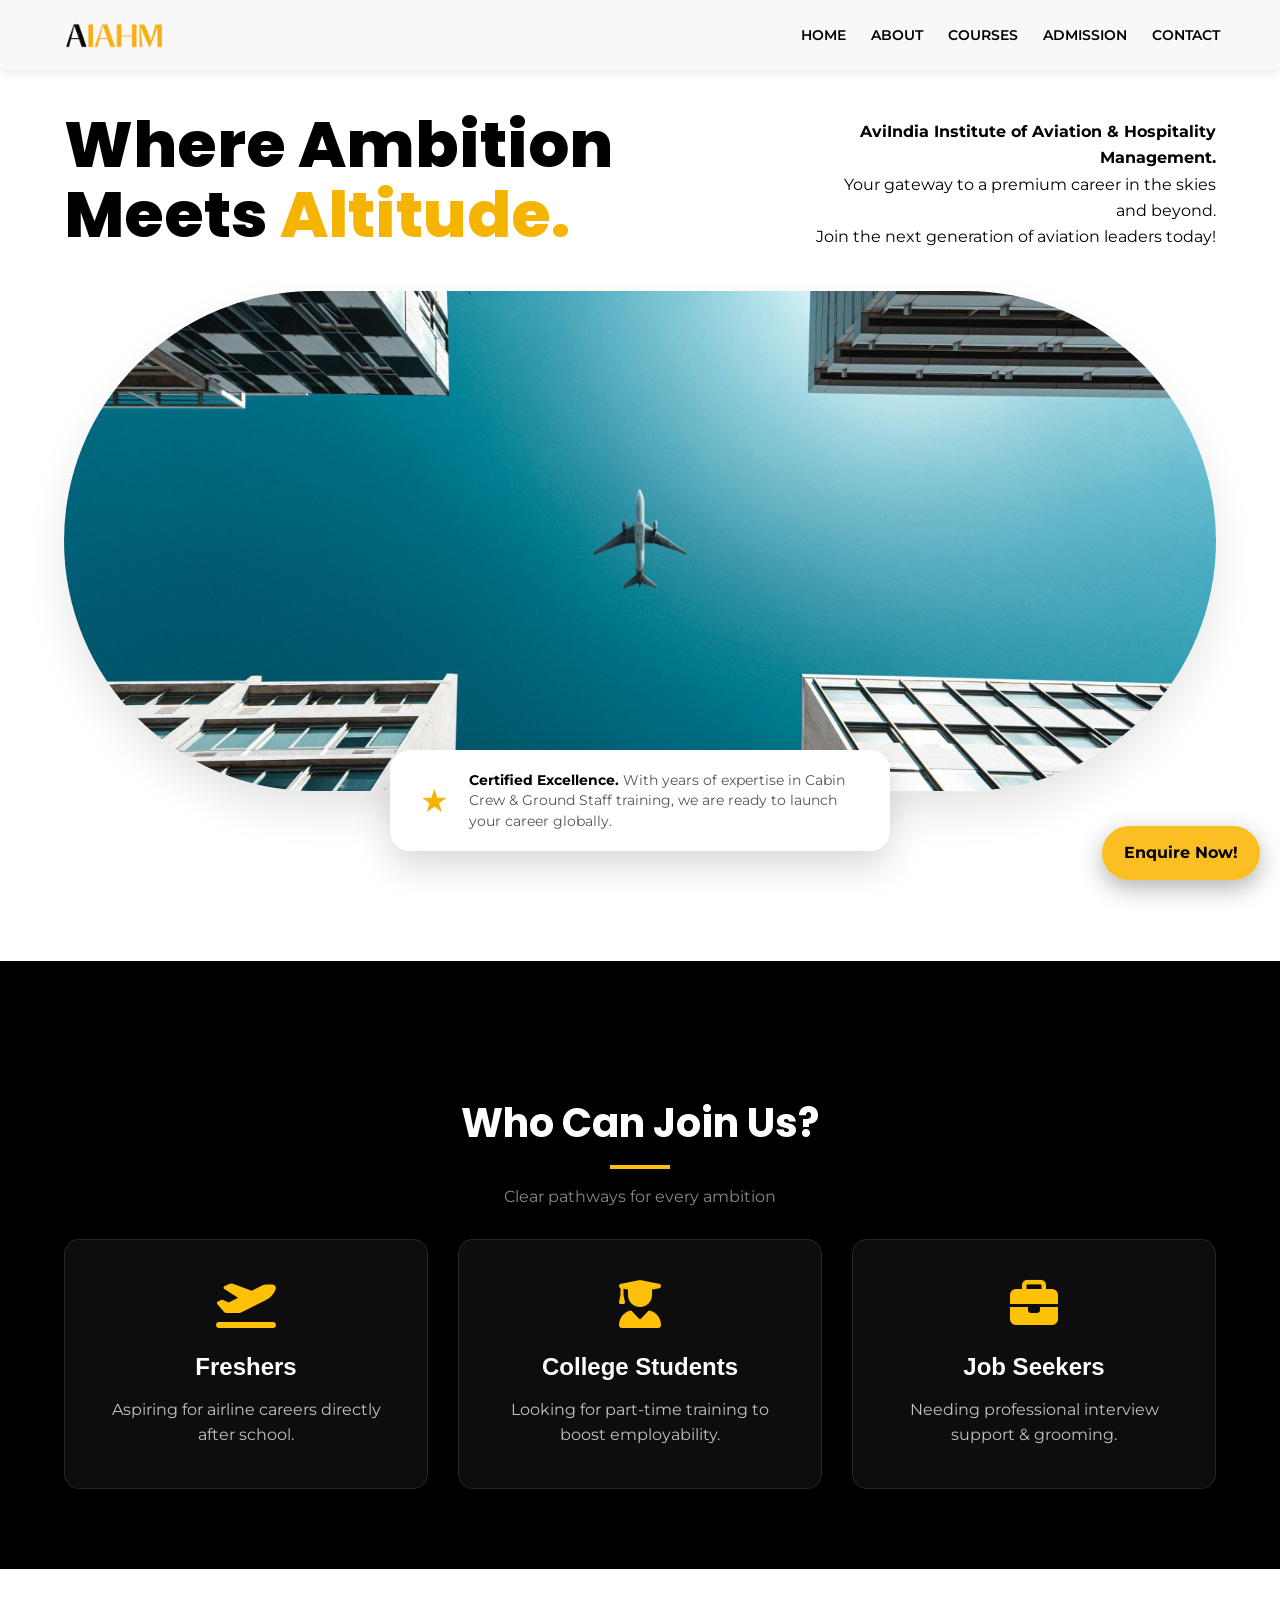
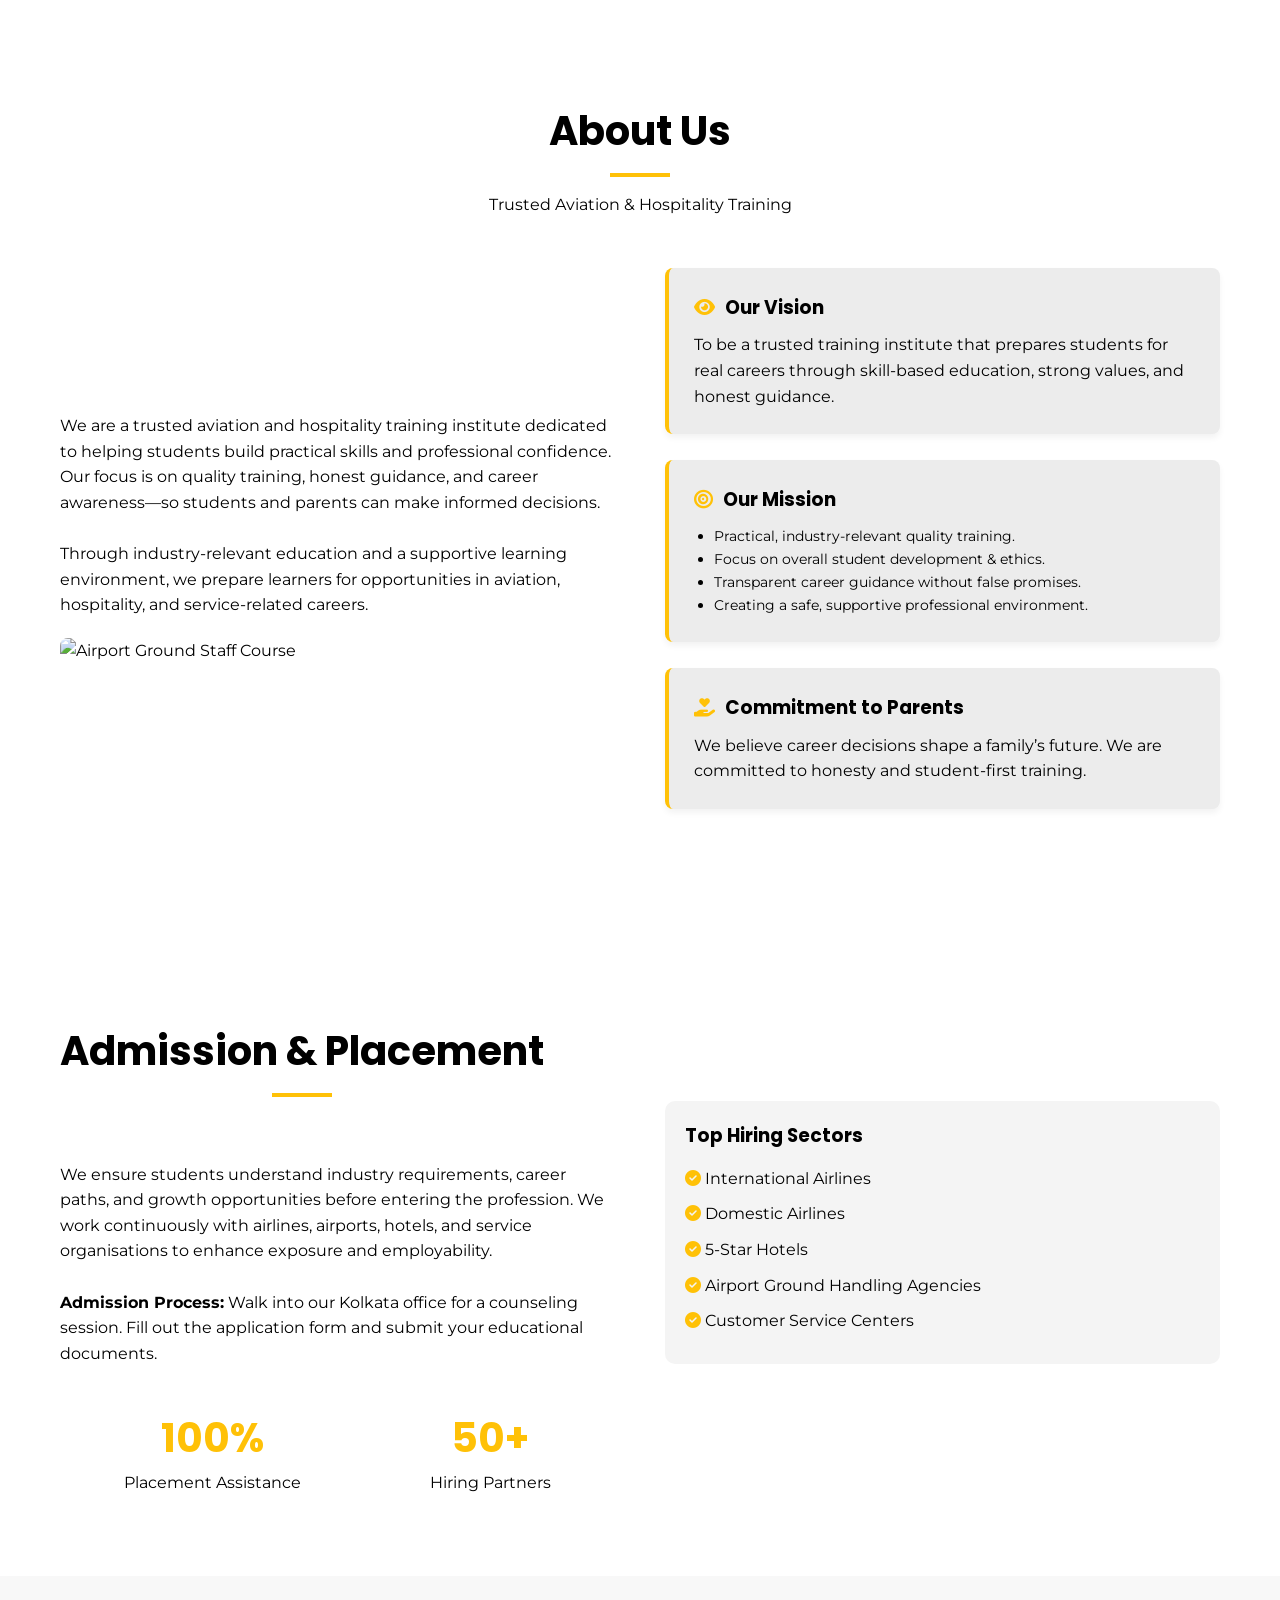
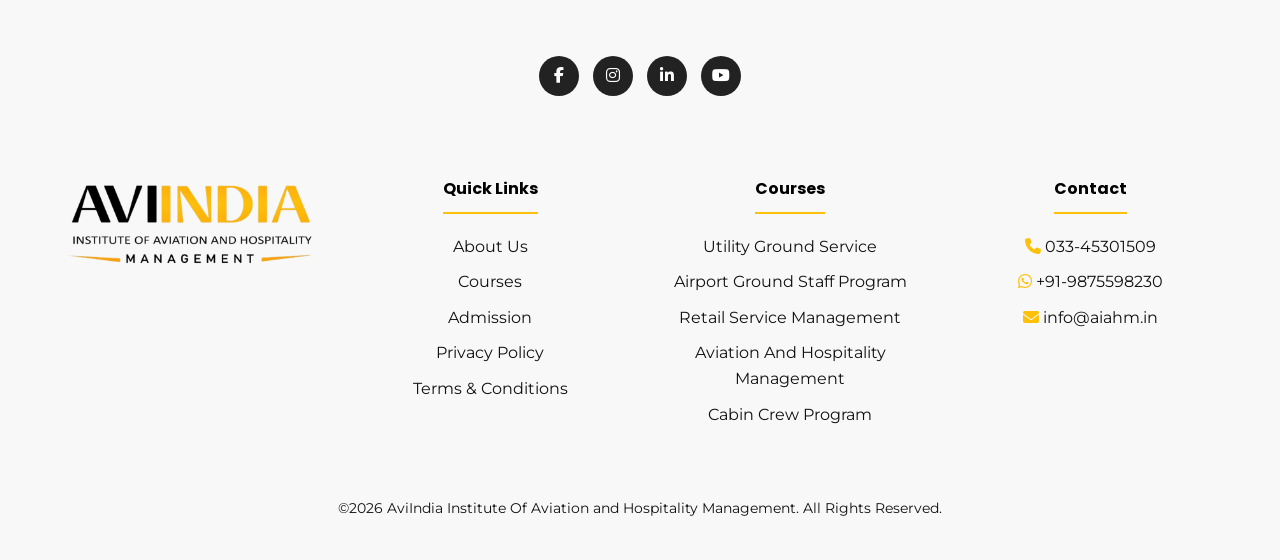
==== index.html @ 9d17bad3 "Add files via upload" ====
<!DOCTYPE html>
<html lang="en">

<head>
    <meta charset="UTF-8">
    <meta name="viewport" content="width=device-width, initial-scale=1.0">
    <meta name="description"
        content="Join AIAHM for expert training in Cabin Crew, Airport Ground Staff, Retail and Aviation & Hospitality Management. Start your aviation career today.">
    <title>AviIndia | Institute Of Aviation And Hospitality Management (AIAHM)</title>

    <link
        href="https://fonts.googleapis.com/css2?family=Montserrat:wght@400;600;700;800&family=Open+Sans:wght@400;600&display=swap"
        rel="stylesheet">
    <link rel="icon" href="/images/assets/ai.png">
    <link rel="stylesheet" href="https://cdnjs.cloudflare.com/ajax/libs/font-awesome/6.4.0/css/all.min.css">
    <link rel="stylesheet" href="/css/style.css">
    <link rel="stylesheet" href="/css/hero.css">

    <!-- Google Tag Manager -->
    <script>(function (w, d, s, l, i) {
            w[l] = w[l] || []; w[l].push({
                'gtm.start':
                    new Date().getTime(), event: 'gtm.js'
            }); var f = d.getElementsByTagName(s)[0],
                j = d.createElement(s), dl = l != 'dataLayer' ? '&l=' + l : ''; j.async = true; j.src =
                    'https://www.googletagmanager.com/gtm.js?id=' + i + dl; f.parentNode.insertBefore(j, f);
        })(window, document, 'script', 'dataLayer', 'GTM-N52V2F9T');</script>
    <!-- End Google Tag Manager -->

</head>

<!-- Sticky Enquiry Button -->
<div id="sticky-enquiry-btn">Enquire Now!</div>

<!-- Enquiry Popup -->
<div id="enquiry-popup">
    <div class="popup-box">
        <span id="close-popup">&times;</span>
        <h2>Enquiry Form</h2>

        <form id="enquiryForm" action="https://formsubmit.co/58f13d9567326abe31cfe6fb2961bcf2" method="POST"
            target="hidden_iframe" onsubmit="return showSuccess(event)">

            <input type="hidden" name="_template" value="table">
            <input type="hidden" name="_captcha" value="false">
            <input type="hidden" name="_next" value="https://aiahm.in/thanks">

            <label>Full Name</label>
            <input type="text" name="name" placeholder="Enter your name" required>

            <label>Email Address</label>
            <input type="email" name="email" placeholder="Enter your email" required>

            <label>Phone Number</label>
            <input type="tel" name="phone" placeholder="Enter your number" required>

            <label>Interested Course</label>
            <select name="course" required>
                <option value="">Select a course</option>
                <option value="Utility Ground Service">Utility Ground Service</option>
                <option value="Airport Ground Staff Program">Airport Ground Staff Program</option>
                <option value="Retail Service Management">Retail Service Management</option>
                <option value="Aviation And Hospitality Management">Aviation And Hospitality Management</option>
                <option value="Cabin Crew Program">Cabin Crew Program</option>
                <option value="Other General Query">Other General Query</option>
            </select>

            <label>Message</label>
            <textarea name="message" type="text" placeholder="How can we help you?"></textarea>

            <button type="submit">SEND MESSAGE</button>
    </div>
    </form>
    <iframe name="hidden_iframe" sandbox="allow-forms allow-scripts" style="display:none;"></iframe>

    <div id="successOverlay">
        <div class="success-card">
            <div class="checkmark">✓</div>
            <h2>Enquiry Sent!</h2>
            <p>Thank you for contacting AIAHM.<br>Our team will reach you shortly.</p>
            <p class="redirect">Redirecting to Home...</p>
            <button id="closeSuccess">Close Now</button>
        </div>
    </div>
</div>
</div>

<script>
    const btn = document.getElementById("sticky-enquiry-btn");
    const popup = document.getElementById("enquiry-popup");
    const close = document.getElementById("close-popup");

    btn.onclick = () => popup.style.display = "flex";
    close.onclick = () => popup.style.display = "none";

    window.onclick = (e) => {
        if (e.target === popup) popup.style.display = "none";
    };
</script>

<body>

    <!-- Google Tag Manager (noscript) -->
    <noscript><iframe src="https://www.googletagmanager.com/ns.html?id=GTM-N52V2F9T" height="0" width="0"
            style="display:none;visibility:hidden"></iframe></noscript>
    <!-- End Google Tag Manager (noscript) -->

    <header>
        <div class="container navbar">
            <a href="https://www.aiahm.in" class="logo">
                <img src="/images/assets/new logo.png" alt="AviIndia Logo" style="height: 25px;">
            </a>
            <div class="hamburger" id="hamburger">
                <i class="fas fa-bars"></i>
            </div>
            <ul class="nav-links" id="nav-links">
                <li><a href="https://www.aiahm.in">Home</a></li>
                <li><a href="https://www.aiahm.in/#about">About</a></li>
                <li><a href="https://www.aiahm.in/courses">Courses</a></li>
                <li><a href="https://www.aiahm.in/#admission">Admission</a></li>
                <li><a href="https://www.aiahm.in/contact">Contact</a></li>
            </ul>
        </div>
    </header>

    <section class="hero">

        <div class="hero-header">
            <div>
                <h1>Where Ambition Meets <span class="highlight">Altitude.</span></h1>
            </div>
            <div class="hero-subtext">
                <p><strong>AviIndia Institute of Aviation & Hospitality Management.</strong><br>
                    Your gateway to a premium career in the skies and beyond.<br>Join the next generation of aviation
                    leaders today!</p>
            </div>
        </div>

        <div class="pill-container">
            <img src="/images/assets/airplane.jpeg" alt="aviation training institute">
        </div>

        <div class="floating-card">
            <div class="card-icon">
                ★
            </div>
            <div class="card-text">
                <p><strong>Certified Excellence.</strong> With years of expertise in Cabin Crew & Ground Staff training,
                    we are ready to launch your career globally.</p>
            </div>
        </div>

    </section>
    <section class="join-us">
        <div class="section-header" style="margin-bottom: 30px;">
            <h2 style="color: white;">Who Can Join Us?</h2>
            <p style="color: #888;">Clear pathways for every ambition</p>
        </div>
        <div class="join-grid">
            <div class="join-card">
                <i class="fas fa-plane-departure"></i>
                <h3>Freshers</h3>
                <p>Aspiring for airline careers directly after school.</p>
            </div>
            <div class="join-card">
                <i class="fas fa-user-graduate"></i>
                <h3>College Students</h3>
                <p>Looking for part-time training to boost employability.</p>
            </div>
            <div class="join-card">
                <i class="fas fa-briefcase"></i>
                <h3>Job Seekers</h3>
                <p>Needing professional interview support & grooming.</p>
            </div>
        </div>
    </section>

    <section id="about" class="section-padding">
        <div class="container">
            <div class="section-header">
                <h2>About Us</h2>
                <p>Trusted Aviation & Hospitality Training</p>
            </div>
            <div class="about-grid">
                <div>
                    <p>We are a trusted aviation and hospitality training institute dedicated to helping students build
                        practical skills and professional confidence. Our focus is on quality training, honest guidance,
                        and career awareness—so students and parents can make informed decisions.</p>
                    <br>
                    <p>Through industry-relevant education and a supportive learning environment, we prepare learners
                        for opportunities in aviation, hospitality, and service-related careers.</p>
                    <div style="margin-top: 20px;">
                        <img src="https://images.unsplash.com/photo-1540962351504-03099e0a754b?ixlib=rb-4.0.3&auto=format&fit=crop&w=800&q=80"
                            alt="Airport Ground Staff Course" style="border-radius: 8px;">
                    </div>
                </div>
                <div>
                    <div class="mv-card">
                        <h3><i class="fas fa-eye"></i> Our Vision</h3>
                        <p>To be a trusted training institute that prepares students for real careers through
                            skill-based education, strong values, and honest guidance.</p>
                    </div>
                    <br>
                    <div class="mv-card">
                        <h3><i class="fas fa-bullseye"></i> Our Mission</h3>
                        <ul style="list-style: disc; padding-left: 20px; font-size: 0.9rem;">
                            <li>Practical, industry-relevant quality training.</li>
                            <li>Focus on overall student development & ethics.</li>
                            <li>Transparent career guidance without false promises.</li>
                            <li>Creating a safe, supportive professional environment.</li>
                        </ul>
                    </div>
                    <br>
                    <div class="mv-card">
                        <h3><i class="fas fa-hand-holding-heart"></i> Commitment to Parents</h3>
                        <p>We believe career decisions shape a family’s future. We are committed to honesty and
                            student-first training.</p>
                    </div>
                </div>
            </div>
        </div>
    </section>

    <section id="admission" class="section-padding">
        <div class="container">
            <div class="about-grid">
                <div>
                    <div class="section-header" style="text-align: left;">
                        <h2>Admission & Placement</h2>
                    </div>
                    <p>We ensure students understand industry requirements, career paths, and growth opportunities
                        before entering the profession. We work continuously with airlines, airports, hotels, and
                        service organisations to enhance exposure and employability.</p>
                    <br>
                    <p><strong>Admission Process:</strong> Walk into our Kolkata office for a counseling session. Fill
                        out the application form and submit your educational documents.</p>

                    <div class="stats-container">
                        <div class="stat-item">
                            <h3>100%</h3>
                            <p>Placement Assistance</p>
                        </div>
                        <div class="stat-item">
                            <h3>50+</h3>
                            <p>Hiring Partners</p>
                        </div>
                    </div>
                </div>
                <div style="background: #f4f4f4; padding: 20px; border-radius: 10px;">
                    <h3>Top Hiring Sectors</h3>
                    <ul style="margin-top: 15px;">
                        <li style="margin-bottom: 10px;"><i class="fas fa-check-circle"
                                style="color: var(--primary-gold);"></i> International Airlines</li>
                        <li style="margin-bottom: 10px;"><i class="fas fa-check-circle"
                                style="color: var(--primary-gold);"></i> Domestic Airlines</li>
                        <li style="margin-bottom: 10px;"><i class="fas fa-check-circle"
                                style="color: var(--primary-gold);"></i> 5-Star Hotels</li>
                        <li style="margin-bottom: 10px;"><i class="fas fa-check-circle"
                                style="color: var(--primary-gold);"></i> Airport Ground Handling Agencies</li>
                        <li style="margin-bottom: 10px;"><i class="fas fa-check-circle"
                                style="color: var(--primary-gold);"></i> Customer Service Centers</li>
                    </ul>
                </div>
            </div>
        </div>
    </section>

    <footer>
        <div class="container">
            <div class="footer-socials">
                <a href="https://www.facebook.com/aiahmofficial" target="_blank"><i class="fab fa-facebook-f"></i></a>
                <a href="https://www.instagram.com/aiahm_official/" target="_blank"><i class="fab fa-instagram"></i></a>
                <a href="https://www.linkedin.com/company/aiahm" target="_blank"><i class="fab fa-linkedin-in"></i></a>
                <a href="https://www.youtube.com/@aiahm_official" target="_blank"><i class="fab fa-youtube"></i></a>
            </div>
        </div>

        <footer>
            <div class="container ">
                <div class="footer-grid">
                    <div class="footer-col">
                        <img src="/images/assets/footer transparent logo.png" alt="AVIINDIA">
                    </div>

                    <div class="footer-col">
                        <h4>Quick Links</h4>
                        <ul>
                            <li><a href="http://www.aiahm.in/about">About Us</a></li>
                            <li><a href="http://www.aiahm.in/courses">Courses</a></li>
                            <li><a href="http://www.aiahm.in/admission">Admission</a></li>
                            <li><a href="http://www.aiahm.in/privacy-policy">Privacy Policy</a></li>
                            <li><a href="http://www.aiahm.in/terms">Terms & Conditions</a></li>
                        </ul>
                    </div>
                    <div class="footer-col">
                        <h4>Courses</h4>
                        <ul>
                            <li><a href="/courses">Utility Ground Service</a></li>
                            <li><a href="/courses">Airport Ground Staff Program</a></li>
                            <li><a href="/courses">Retail Service Management</a></li>
                            <li><a href="/courses">Aviation And Hospitality Management</a></li>
                            <li><a href="/courses">Cabin Crew Program</a></li>
                        </ul>
                    </div>
                    <div class="footer-col">
                        <h4>Contact</h4>
                        <ul>
                            <li>
                                <i class="fas fa-phone" style="color:var(--primary-gold)"></i>
                                <a href="tel:033-45301509">
                                    033-45301509</a>
                            </li>
                            <li>
                                <i class="fab fa-whatsapp" style="color:var(--primary-gold)"></i>
                                <a href="https://wa.me/919875598230?text=Hello,%20I%20want%20to%20enquire%20about%20AIAHM%20courses!"
                                    target="_blank"> +91-9875598230</a>
                            </li>
                            <li>
                                <i class="fas fa-envelope" style="color:var(--primary-gold)"></i>
                                <a href="mailto:info@aiahm.in">
                                    info@aiahm.in</a>
                            </li>
                        </ul>
                    </div>
                </div>
                <div class="copyright">
                    <p>&copy;2026 AviIndia Institute Of Aviation and Hospitality Management. All Rights Reserved.</p>
                </div>
            </div>
        </footer>

        <script src="/js/script.js"></script>

        <script>
            document.addEventListener("DOMContentLoaded", () => {
                const path = window.location.pathname.replace("/", "");

                if (path && document.getElementById(path)) {
                    document.getElementById(path).scrollIntoView({ behavior: "smooth" });
                }
            });

        </script>

</body>

</html>
---- css/style.css ----
@import url("https://fonts.googleapis.com/css2?family=Poppins:ital,wght@0,400;0,600;0,700;0,800;0,900;1,600;1,700;1,800;1,900&display=swap");

/* --- CSS VARIABLES & RESET --- */
:root {
  /* Brand Colors based on Logo */
  --primary-black: #000000;
  --primary-gold: #ffc107; /* Adjusted to match the yellow/orange in logo */
  --primary-gold-dark: #e0a800;
  --secondary-blue: #1e3a8a; /* Deep Aviation Blue for accents */
  --text-dark: #1f2937;
  --text-light: #6b7280;
  --bg-light: #ECECEC;
  --white: #ffffff;
  --transition-smooth: all 0.4s cubic-bezier(0.165, 0.84, 0.44, 1);
}

* {
  margin: 0;
  padding: 0;
  box-sizing: border-box;
}

html {
  scroll-behavior: smooth;
}

body {
  font-family: "Open Sans", sans-serif;
  color: var(--text-dark);
  line-height: 1.6;
  overflow-x: hidden;
}

h1,
h2,
h3,
h4,
h5,
h6 {
  font-family: "Poppins", sans-serif;
  font-weight: 700;
  color: var(--primary-black);
}

a {
  text-decoration: none;
  color: inherit;
}

ul {
  list-style: none;
}

img {
  max-width: 100%;
  height: auto;
}

/* Sticky Button */
#sticky-enquiry-btn {
  position: fixed;
  bottom: 20px;
  right: 20px;
  background: #fbbf24;
  color: #000;
  padding: 14px 22px;
  border-radius: 30px;
  font-weight: 700;
  cursor: pointer;
  z-index: 9999;
  box-shadow: 0 8px 25px rgba(0, 0, 0, 0.3);
  transition: 0.3s ease;
}

#sticky-enquiry-btn:hover {
  transform: scale(1.05);
}

/* Popup Overlay */
#enquiry-popup {
  position: fixed;
  top: 0;
  left: 0;
  width: 100%;
  height: 100%;
  background: rgba(0, 0, 0, 0.6);
  display: none;
  justify-content: center;
  align-items: center;
  z-index: 99999;
  pointer-events: auto;
}

/* Popup Box */
.popup-box {
  background: #fff;
  width: 90%;
  max-width: 400px;
  padding: 25px;
  border-radius: 15px;
  position: relative;
  animation: zoomIn 0.3s ease;
  pointer-events: auto;
}

.popup-box h2 {
  text-align: center;
  margin-bottom: 15px;
}

.popup-box input,
.popup-box select,
.popup-box textarea {
  width: 100%;
  padding: 10px;
  margin-bottom: 12px;
  border: 1px solid #ddd;
  border-radius: 6px;
}

.popup-box button {
  width: 100%;
  padding: 12px;
  background: #fbbf24;
  border: none;
  font-weight: bold;
  cursor: pointer;
  border-radius: 6px;
}

#close-popup {
  position: absolute;
  top: 10px;
  right: 15px;
  font-size: 22px;
  cursor: pointer;
}

@keyframes popIn {
  from {
    transform: scale(0.85);
    opacity: 0;
  }
  to {
    transform: scale(1);
    opacity: 1;
  }
}

.highlight-text {
  /* The Gradient Colors: Top (Yellow) -> Bottom (Orange) */
  background: linear-gradient(to bottom, #fec611, #f8970a);

  /* Clips the background to the shape of the text */
  -webkit-background-clip: text;
  background-clip: text;

  /* Makes the text transparent so the background shows through */
  -webkit-text-fill-color: transparent;
  color: transparent;

  /* Optional: Font styling to match the image */
  font-family: "Poppins", sans-serif;
  font-weight: 800;
}

.img-wrap {
  width: 100%;
  max-width: 500px; /* change if needed */
  aspect-ratio: 16 / 9;
  overflow: hidden;
  border-radius: 10px;
}

.img-wrap img {
  width: 100%;
  height: 100%;
  object-fit: cover;
}

/* --- UTILITIES --- */
.container {
  max-width: 1200px;
  margin: 0 auto;
  padding: 0 20px;
}

.section-padding {
  padding: 80px 0;
}

.section-header {
  text-align: center;
  margin: 50px auto;
}

.section-header h2 {
  font-size: 2.5rem;
  margin-bottom: 15px;
  position: relative;
  display: inline-block;
}

.section-header h2::after {
  content: "";
  display: block;
  width: 60px;
  height: 4px;
  background: var(--primary-gold);
  margin: 10px auto 0;
}

/* Base Button Styling */
.btn {
  display: inline-block;
  padding: 12px 30px;
  border-radius: 5px;
  font-weight: 600;
  text-transform: uppercase;
  letter-spacing: 1px;
  cursor: pointer;
  transition: all 0.4s ease; /* Smoothed out transition */
  border: none;
  position: relative; /* Essential for animations */
  overflow: hidden; /* Keeps the animation inside the button */
  z-index: 1; /* Ensures text sits on top of animation */
}

/* --- PRIMARY BUTTON (Solid Gold) --- 
   Animation: A white "sheen" slides across on hover */
.btn-primary {
  background-color: var(--primary-gold);
  color: var(--primary-black);
}

/* The Shine Element */
.btn-primary::before {
  content: "";
  position: absolute;
  top: 0;
  left: -100%; /* Start off-screen left */
  width: 100%;
  height: 100%;
  background: linear-gradient(
    120deg,
    transparent,
    rgba(255, 255, 255, 0.4),
    transparent
  );
  transition: all 0.6s;
  z-index: -1;
}

.btn-primary:hover {
  color: var(--white);
  background-color: var(
    --primary-gold-dark
  ); /* Keeps your original darken effect */
  transform: translateY(-3px); /* Slightly increased lift */
  box-shadow: 0 5px 15px rgba(255, 255, 255, 0.15); /* Adds a subtle shadow drop */
}

/* Trigger the shine movement */
.btn-primary:hover::before {
  left: 100%; /* Move off-screen right */
}

/* --- OUTLINE BUTTON --- 
   Animation: Background fills nicely from left to right */
.btn-outline {
  border: 2px solid var(--primary-gold);
  color: var(--primary-gold);
  background: transparent;
}

/* The Fill Element */
.btn-outline::before {
  content: "";
  position: absolute;
  top: 0;
  left: 0;
  width: 0%; /* Start with 0 width */
  height: 100%;
  background: var(--primary-gold);
  z-index: -1; /* Put behind text */
  transition: all 0.4s ease;
}

.btn-outline:hover {
  color: var(--primary-black); /* Text changes to black */
  /* Note: We don't set background-color here, the ::before element handles it */
}

/* Trigger the fill expansion */
.btn-outline:hover::before {
  width: 100%;
}

/* --- HEADER & NAV --- */
header {
  background: #f8f8f8;
  box-shadow: 0 2px 10px rgba(0, 0, 0, 0.1);
  position: fixed;
  width: 100%;
  top: 0;
  z-index: 1000;
}

.navbar {
  display: flex;
  justify-content: space-between;
  align-items: center;
  height: 70px;
}

.logo {
  font-size: 1.5rem;
  font-weight: 800;
  display: flex;
  align-items: center;
}

/* Simulating the logo text style */

.nav-links {
  display: flex;
  gap: 25px;
}

.nav-links a {
  font-weight: 600;
  font-size: 0.9rem;
  color: var(--primary-black);
  transition: var(--transition);
  text-transform: uppercase;
}

.nav-links a:hover {
  color: var(--primary-gold);
  transition: 0.3s;
}

.hamburger {
  display: none;
  cursor: pointer;
  font-size: 1.5rem;
}

/* --- HERO SECTION --- */
#home {
  height: 100vh;
  background: linear-gradient(rgba(0, 0, 0, 0.6), rgba(255, 255, 255, 0.6)),
    url("https://images.unsplash.com/photo-1436491865332-7a61a109cc05?ixlib=rb-4.0.3&auto=format&fit=crop&w=1920&q=80");
  background-size: cover;
  background-position: center;
  display: flex;
  align-items: center;
  justify-content: center;
  text-align: center;
  color: var(--white);
  padding-top: 80px;
}

.hero-content h1 {
  font-size: 6rem;
  margin: 15px;
  color: var(--white);
  line-height: 1.2;
}

.hero-content p {
  color: var(--primary-black);
  font-size: 1.3rem;
  margin: 30px;
  max-width: 700px;
  margin-left: auto;
  margin-right: auto;
}

/* --- ABOUT US --- */
#about {
  background: var(--white);
}

.about-grid {
  display: grid;
  grid-template-columns: 1fr 1fr;
  gap: 50px;
  align-items: center;
}

.mission-vision-grid {
  display: grid;
  grid-template-columns: repeat(auto-fit, minmax(250px, 1fr));
  gap: 20px;
  margin-top: 40px;
}

.mv-card {
  background: var(--bg-light);
  padding: 25px;
  border-radius: 8px;
  border-left: 4px solid var(--primary-gold);
  box-shadow: 0 4px 6px rgba(0, 0, 0, 0.05);
}

.mv-card h3 {
  margin-bottom: 10px;
  display: flex;
  align-items: center;
  gap: 10px;
}

.mv-card i {
  color: var(--primary-gold);
}

/* --- WHO CAN JOIN SECTION (REFINED) --- */
.join-us {
  padding: 80px 5%;
  background: var(--primary-black);
  color: var(--white);
}

.join-grid {
  display: grid;
  grid-template-columns: repeat(auto-fit, minmax(280px, 1fr));
  gap: 30px;
  max-width: 1200px;
  margin: 0 auto;
}

.join-card {
  background: rgba(255, 255, 255, 0.05);
  padding: 40px 30px;
  border-radius: 15px;
  text-align: center;
  transition: var(--transition-smooth);
  border: 1px solid rgba(255, 255, 255, 0.1);
  cursor: default;
}

.join-card i {
  font-size: 3rem;
  color: var(--primary-gold);
  margin-bottom: 20px;
  transition: var(--transition-smooth);
}

.join-card h3 {
  font-family: "Inter", sans-serif;
  font-size: 1.5rem;
  margin-bottom: 10px;
  color: var(--accent-gold);
}

.join-card p {
  color: #bdc3c7;
  font-size: 1rem;
}

/* Hover Effect for Join Section */
.join-card:hover {
  transform: translateY(-15px);
  background: var(--white);
  box-shadow: 0 20px 40px rgba(0, 0, 0, 0.3);
}

.join-card:hover h3,
.join-card:hover p {
  color: var(--primary-black);
}

.join-card:hover i {
  transform: scale(1.2) rotate(5deg);
}

/* --- SECTION GENERIC --- */
.section {
  padding: clamp(60px, 10vw, 100px) 5%;
  max-width: 1300px;
  margin: 0 auto;
}

.section-title {
  text-align: center;
  margin-bottom: 40px;
}

.section-title h2 {
  font-size: var(--h2-size);
  margin-bottom: 10px;
}

/* --- COURSES --- */
#courses {
  background: var(--white);
}

.course-grid {
  display: grid;
  grid-template-columns: repeat(auto-fit, minmax(300px, 1fr));
  gap: 30px;
}

.course-card {
  background: var(--bg-light);
  border-radius: 10px;
  overflow: hidden;
  box-shadow: 0 5px 15px rgba(0, 0, 0, 0.3);
  transition: var(--transition-smooth);
}

.course-card img {
  width: 100%;
  height: 180px;
  object-fit: cover;
  border-radius: 8px 8px 0 0;
}

.course-card:hover {
  transform: translateY(-10px);
  background: var(--white);
  box-shadow: 0 20px 40px rgba(0, 0, 0, 0.3);
}

.course-header {
  background: var(--primary-black);
  color: var(--primary-gold);
  padding: 15px;
  text-align: center;
}

.course-header i {
  font-size: 2rem;
  margin: 5px;
  display: block;
}

.course-body {
  padding: 20px;
}

.course-body h3 {
  margin-bottom: 10px;
  font-size: 1.2rem;
}

.course-body p {
  color: var(--text-light);
  font-size: 0.95rem;
  margin-bottom: 15px;
}

.eligibility {
  font-weight: 600;
  color: var(--text-dark);
  border-top: 1px solid #eee;
  padding-top: 10px;
  font-size: 0.9rem;
}

.free-course {
  background: linear-gradient(135deg, #1a1a1a 0%, #333 100%);
  color: white;
  grid-column: 1 / -1; /* Span full width */
  text-align: center;
  padding: 30px;
  border-radius: 10px;
  margin-top: 30px;
  border: 2px solid var(--primary-gold);
}

.free-course:hover {
  background: linear-gradient(135deg, #1a1a1a 0%, #333 100%);
  color: white;
  grid-column: 1 / -1; /* Span full width */
  text-align: center;
  padding: 30px;
  border-radius: 10px;
  margin-top: 30px;
  border: 2px solid var(--primary-gold);
  transition: var(--transition-smooth);
  transform: translateY(-5px);
}

.free-course h3 {
  color: var(--primary-gold);
}

/* Course Table */
.table-container {
  margin-top: 50px;
  overflow-x: auto;
}

table {
  width: 100%;
  border-collapse: collapse;
  background: var(--white);
  box-shadow: 0 5px 15px rgba(0, 0, 0, 0.05);
}

.table-container h3 {
  margin-bottom: 20px;
  overflow-x: auto;
}

th,
td {
  padding: 15px;
  text-align: left;
  border-bottom: 1px solid #ddd;
}

th {
  background-color: var(--primary-black);
  color: var(--white);
}

tr:hover {
  background-color: #f1f1f1;
}

/* --- ADMISSION & PLACEMENT --- */
#admission,
#placement {
  background: var(--white);
}

.stats-container {
  display: flex;
  justify-content: space-around;
  margin-top: 40px;
  text-align: center;
}

.stat-item h3 {
  font-size: 2.5rem;
  color: var(--primary-gold);
}

/* --- MEDIA GALLERY --- */
#media {
  background: var(--bg-light);
}

.gallery-grid {
  display: grid;
  grid-template-columns: repeat(auto-fit, minmax(250px, 1fr));
  gap: 15px;
}

.gallery-item {
  height: 200px;
  background-color: #ccc;
  border-radius: 5px;
  overflow: hidden;
  position: relative;
}

.gallery-item img {
  width: 100%;
  height: 100%;
  object-fit: cover;
  transition: transform 0.3s;
}

.gallery-item:hover img {
  transform: scale(1.1);
}

/* --- TEAM & CAREERS --- */
#team {
  background: var(--white);
}

.team-grid {
  display: grid;
  grid-template-columns: repeat(auto-fit, minmax(200px, 1fr));
  gap: 30px;
}

.team-member {
  text-align: center;
}

.team-avatar {
  width: 150px;
  height: 150px;
  background: #ddd;
  border-radius: 50%;
  margin: 0 auto 15px;
  overflow: hidden;
}

.team-avatar img {
  width: 100%;
  height: 100%;
  object-fit: cover;
}

/* --- CONTACT & ENQUIRY --- */
#contact {
  background: var(--primary-black);
  color: var(--white);
}

#contact h2,
#contact h3 {
  color: var(--white);
}

.contact-wrapper {
  display: grid;
  grid-template-columns: 1fr 1fr;
  gap: 50px;
}

.contact-info-card {
  background: rgba(255, 255, 255, 0.1);
  padding: 30px;
  border-radius: 10px;
}

.info-item {
  margin-bottom: 25px;
  display: flex;
  align-items: flex-start;
  gap: 15px;
}

.info-item i {
  color: var(--primary-gold);
  font-size: 1.2rem;
  margin-top: 5px;
}

.btn-gold {
  background: linear-gradient(135deg, var(--primary-gold), #ffb300);
  color: #111;
  display: inline-flex;
  align-items: center;
  gap: 10px;
  padding: 12px 24px;
  margin-right: 5px;
  border-radius: 50px;
  font-weight: 600;
  font-size: 14px;
  text-decoration: none;
  box-shadow: 0 8px 20px rgba(255, 193, 7, 0.35);
  transition: all 0.3s ease;
  position: relative;
  overflow: hidden;
}

/* Shine wave */
.btn-gold::before {
  content: "";
  position: absolute;
  top: 0;
  left: -100%;
  width: 120%;
  height: 100%;
  background: rgba(255, 255, 255, 0.35);
  transform: skewX(-25deg);
  transition: left 0.5s ease;
}

/* Hover */
.btn-gold:hover {
  transform: translateY(-3px) scale(1.03);
  box-shadow: 0 12px 28px rgba(255, 193, 7, 0.55);
}

.btn-gold:hover::before {
  left: 120%;
}

/* Click */
.btn-gold:active {
  transform: scale(0.95);
  box-shadow: 0 5px 15px rgba(255, 193, 7, 0.4);
}

/* Optional icon animation */
.btn-gold i {
  font-size: 14px;
  transition: transform 0.3s ease;
}

.btn-gold:hover i {
  transform: rotate(-10deg) scale(1.2);
}

.btn-whatsapp {
  background: linear-gradient(135deg, #25d366, #1ebe5d);
  color: #000000;
  display: inline-flex;
  align-items: center;
  gap: 10px;
  padding: 12px 24px;
  border-radius: 50px;
  font-weight: 600;
  font-size: 14px;
  text-decoration: none;
  box-shadow: 0 8px 20px rgba(37, 211, 102, 0.35);
  transition: all 0.3s ease;
  position: relative;
  overflow: hidden;
}

/* Glow wave */
.btn-whatsapp::before {
  content: "";
  position: absolute;
  top: 0;
  left: -100%;
  width: 120%;
  height: 100%;
  background: rgba(255, 255, 255, 0.25);
  transform: skewX(-25deg);
  transition: left 0.5s ease;
}

/* Hover */
.btn-whatsapp:hover {
  transform: translateY(-3px) scale(1.03);
  box-shadow: 0 12px 28px rgba(37, 211, 102, 0.55);
}

.btn-whatsapp:hover::before {
  left: 120%;
}

/* Click */
.btn-whatsapp:active {
  transform: scale(0.95);
  box-shadow: 0 5px 15px rgba(37, 211, 102, 0.4);
}

.btn-whatsapp i {
  font-size: 14px;
  transition: transform 0.3s ease;
}

.btn-whatsapp:hover i {
  transform: rotate(-10deg) scale(1.2);
}

form {
  background: var(--white);
  padding: 30px;
  border-radius: 10px;
  color: var(--text-dark);
}

.form-group {
  margin-bottom: 20px;
}

.form-group label {
  display: block;
  margin-bottom: 8px;
  font-weight: 600;
}

.form-group input,
.form-group select,
.form-group textarea {
  width: 100%;
  padding: 12px;
  border: 1px solid #ddd;
  border-radius: 5px;
  font-family: inherit;
}

footer {
  background-color: #f8f8f8;
  color: #111;
  padding: 70px 0 20px;
  text-align: center;
}
.footer-socials {
  margin: 10px;
}

.footer-socials a {
  display: inline-block;
  width: 40px;
  height: 40px;
  line-height: 40px;
  background: #222;
  color: var(--white);
  margin: 0 5px;
  border-radius: 50%;
  transition: 0.3s;
}

.footer-socials a:hover {
  background: var(--primary-gold);
  color: var(--primary-black);
}

.footer-grid {
  display: grid;
  grid-template-columns: repeat(auto-fit, minmax(200px, 1fr));
  gap: 40px;
  margin-bottom: 50px;
}

.footer-col h4 {
  color: var(--primary-black);
  margin-bottom: 20px;
  padding-bottom: 10px;
  border-bottom: 2px solid var(--primary-gold);
  display: inline-block;
}

.footer-col ul li {
  margin-bottom: 10px;
}

.footer-col ul li a:hover {
  color: var(--primary-gold);
  transition: 0.3s;
}

.social-links a {
  display: inline-flex;
  width: 35px;
  height: 35px;
  background: #222;
  align-items: center;
  justify-content: center;
  border-radius: 50%;
  margin-right: 10px;
  color: var(--white);
}

.social-links a:hover {
  background: var(--primary-gold);
  color: var(--primary-black);
}

.copyright {
  text-align: center;
  padding-top: 10px;
  font-size: 0.9rem;
}

/* --- MOBILE RESPONSIVE --- */
@media (max-width: 768px) {
  .navbar {
    padding: 0 20px;
  }

  .section-header h2 {
    font-size: 2.5rem;
    margin: 40px 0 15px;
    position: relative;
    display: inline-block;
  }

  .hamburger {
    display: block;
  }

.nav-links {
  position: absolute;
  top: 70px;
  left: 0;
  width: 100%;
  background: var(--white);
  flex-direction: column;
  padding: 20px;
  box-shadow: 0 5px 10px rgba(0, 0, 0, 0.1);

  /* animation setup */
  transform: translateY(-15px);
  opacity: 0;
  pointer-events: none;
  transition: all 0.35s ease;
}

.nav-links.active {
  transform: translateY(0) scale(1);
  opacity: 1;
  pointer-events: auto;
}

  .hero-content h1 {
    font-size: 2.2rem;
  }

  .about-grid,
  .contact-wrapper,
  .mission-vision-grid {
    grid-template-columns: 1fr;
  }

  .table-container {
    overflow-x: scroll;
  }

  .section-padding {
    padding: 0;
  }
  .hero-content h1 {
    font-size: 3.2rem;
    margin: 15px;
    color: var(--white);
    line-height: 1.2;
  }
  .hero-content p {
    font-size: 0.9rem;
    margin: 30px auto;
    max-width: 700px;
  }

  .hero-content img {
    width: 100%;
    max-width: 700px;
  }

  /* --- WHO CAN JOIN SECTION (REFINED) --- */
  .join-us {
    padding: 20px;
    background: var(--primary-black);
    color: var(--white);
  }
  .join-grid {
    display: grid;
    grid-template-columns: repeat(auto-fit, minmax(280px, 1fr));
    gap: 30px;
    max-width: 1200px;
    margin: 0 auto;
  }

  footer {
    background-color: #f8f8f8;
    color: #111;
    padding: 30px 0 10px;
    text-align: center;
  }
  .footer-socials {
    margin: 0px;
  }

  .footer-grid {
    display: grid;
    grid-template-columns: repeat(auto-fit, minmax(200px, 1fr));
    gap: 15px;
    margin-bottom: 20px;
  }

  .footer-col h4 {
    color: var(--primary-black);
    margin-bottom: 10px;
    padding-bottom: 0px;
    border-bottom: 2px solid var(--primary-gold);
    display: inline-block;
  }

   .footer-col img {
    max-height: 100px;
  }

  .footer-col ul li {
    margin-bottom: 5px;
  }
}

@media (max-width: 768px) {
  #sticky-enquiry-btn {
    bottom: 0;
    right: 0;
    width: 100%;
    border-radius: 0;
    text-align: center;
    font-size: 18px;
    padding: 16px;
  }
}

#successBox {
  display: none;
  text-align: center;
  padding: 20px;
  animation: fadeIn 0.4s ease;
}

#successBox h3 {
  color: #16a34a;
  font-size: 22px;
  margin-bottom: 5px;
}

#successOverlay {
  display: none;
  position: absolute;
  inset: 0;
  background: #fff;
  border-radius: 15px;
  align-items: center;
  justify-content: center;
  text-align: center;
  z-index: 10;
}

.success-card {
  animation: pop 0.5s ease forwards;
}

.checkmark {
  width: 70px;
  height: 70px;
  margin: auto;
  border-radius: 50%;
  background: #22c55e;
  color: #fff;
  font-size: 42px;
  line-height: 70px;
  animation: bounce 0.6s ease;
}

.redirect {
  font-size: 13px;
  color: #666;
  margin-top: 6px;
}

@keyframes pop {
  from {
    transform: scale(0.5);
    opacity: 0;
  }
  to {
    transform: scale(1);
    opacity: 1;
  }
}

@keyframes bounce {
  0% {
    transform: scale(0.2);
  }
  60% {
    transform: scale(1.2);
  }
  100% {
    transform: scale(1);
  }
}
---- css/hero.css ----
* {
            margin: 0;
            padding: 0;
            box-sizing: border-box;
        }

        body {
            font-family: 'Montserrat', sans-serif; /* Modern, geometric font */
            background-color: #ffffff;
            color: #000000;
            overflow-x: hidden;
        }

        /* --- TYPOGRAPHY & COLORS --- */
        :root {
            --primary-black: #000000;
            --brand-gold: #F4B400; /* Adjusted for readability */
            --text-grey: #555555;
            --white: #ffffff;
        }

        /* Import Google Font */
        @import url('https://fonts.googleapis.com/css2?family=Montserrat:wght@400;600;800&display=swap');

        /* --- NAVIGATION --- */
        nav {
            display: flex;
            justify-content: space-between;
            align-items: center;
            padding: 20px 5%;
            max-width: 1400px;
            margin: 0 auto;
        }

        .logo {
            font-size: 24px;
            font-weight: 800;
            letter-spacing: -1px;
            text-decoration: none;
            color: var(--primary-black);
        }
        
        .logo span {
            color: var(--brand-gold);
        }

        .nav-btn {
            background-color: var(--primary-black);
            color: var(--white);
            padding: 10px 24px;
            border-radius: 50px;
            text-decoration: none;
            font-weight: 600;
            font-size: 14px;
            transition: transform 0.3s ease;
        }

        .nav-btn:hover {
            transform: translateY(-2px);
            background-color: var(--brand-gold);
            color: var(--primary-black);
        }

        /* --- HERO SECTION LAYOUT --- */
        .hero {
            max-width: 1400px;
            margin: 70px auto;
            padding: 40px 5% 100px; /* Extra bottom padding for floating card */
            position: relative;
        }

        /* Top Text Area Grid */
        .hero-header {
            display: grid;
            grid-template-columns: 1fr 1fr;
            align-items: end;
            margin-bottom: 40px;
            gap: 10px;
        }

        /* Headline Styling */
        h1 {
            font-size: 4rem;
            line-height: 1.1;
            font-weight: 800;
            color: var(--primary-black);
        }

        h1 .highlight {
            color: var(--brand-gold);
        }

        /* Sub-text Styling */
        .hero-subtext {
            color: var(--primary-black);
            font-size: 1rem;
            line-height: 1.65;
            max-width: 400px;
            justify-self: end; /* Pushes text to the right side */
            text-align: right;
        }

        /* --- THE PILL IMAGE CONTAINER --- */
        .pill-container {
            width: 100%;
            height: 500px;
            border-radius: 250px; /* Creates the stadium/pill shape */
            overflow: hidden;
            position: relative;
            box-shadow: 0 20px 40px rgba(0,0,0,0.1);
        }

        /* The Image itself */
        .pill-container img {
            width: 100%;
            height: 100%;
            object-fit: cover;
            object-position: center 50%; /* Adjusts focus to the plane */
            transition: transform 0.5s ease-out;
        }

        .pill-container:hover img {
            transform: scale(1.03); /* Subtle zoom on hover */
        }

        /* --- FLOATING INFO CARD --- */
        .floating-card {
            position: absolute;
            bottom: 40px; /* Overlaps the bottom of the section */
            left: 50%;
            transform: translateX(-50%);
            
            background: var(--white);
            padding: 20px 30px;
            border-radius: 20px;
            box-shadow: 0 15px 35px rgba(0,0,0,0.15);
            
            display: flex;
            align-items: center;
            gap: 20px;
            max-width: 500px;
            width: 90%;
        }

        .card-icon {
            font-size: 32px;
            color: var(--brand-gold);
            flex-shrink: 0;
        }

        .card-text p {
            font-size: 0.9rem;
            color: var(--text-grey);
            line-height: 1.4;
        }
        
        .card-text strong {
            color: var(--primary-black);
            font-weight: 700;
        }

        /* --- RESPONSIVE DESIGN --- */
        @media (max-width: 900px) {

            .hero {
            margin: 70px auto 0px;
            padding: 30px 5% 100px; /* Extra bottom padding for floating card */
        }
            .hero-header {
                grid-template-columns: 1fr; /* Stack text */
                gap: 10px;
                margin-bottom: 20px;
            }

            h1 {
                font-size: 2.5rem;
            }

            .hero-subtext {
                justify-self: start;
                text-align: left;
            }

            .hero-subtext p {
            color: var(--primary-black);
            font-size: .85rem;
            line-height: 1.65;
            }

            .pill-container {
                height: 350px;
                border-radius: 40px; /* Less rounded on mobile for more space */    
            }
            
            .floating-card {
                position: relative;
                bottom: auto;
                left: auto;
                transform: none;
                margin-top: -50px; /* Pull it up slightly over image */
                margin-left: auto;
                margin-right: auto;
            }

        }
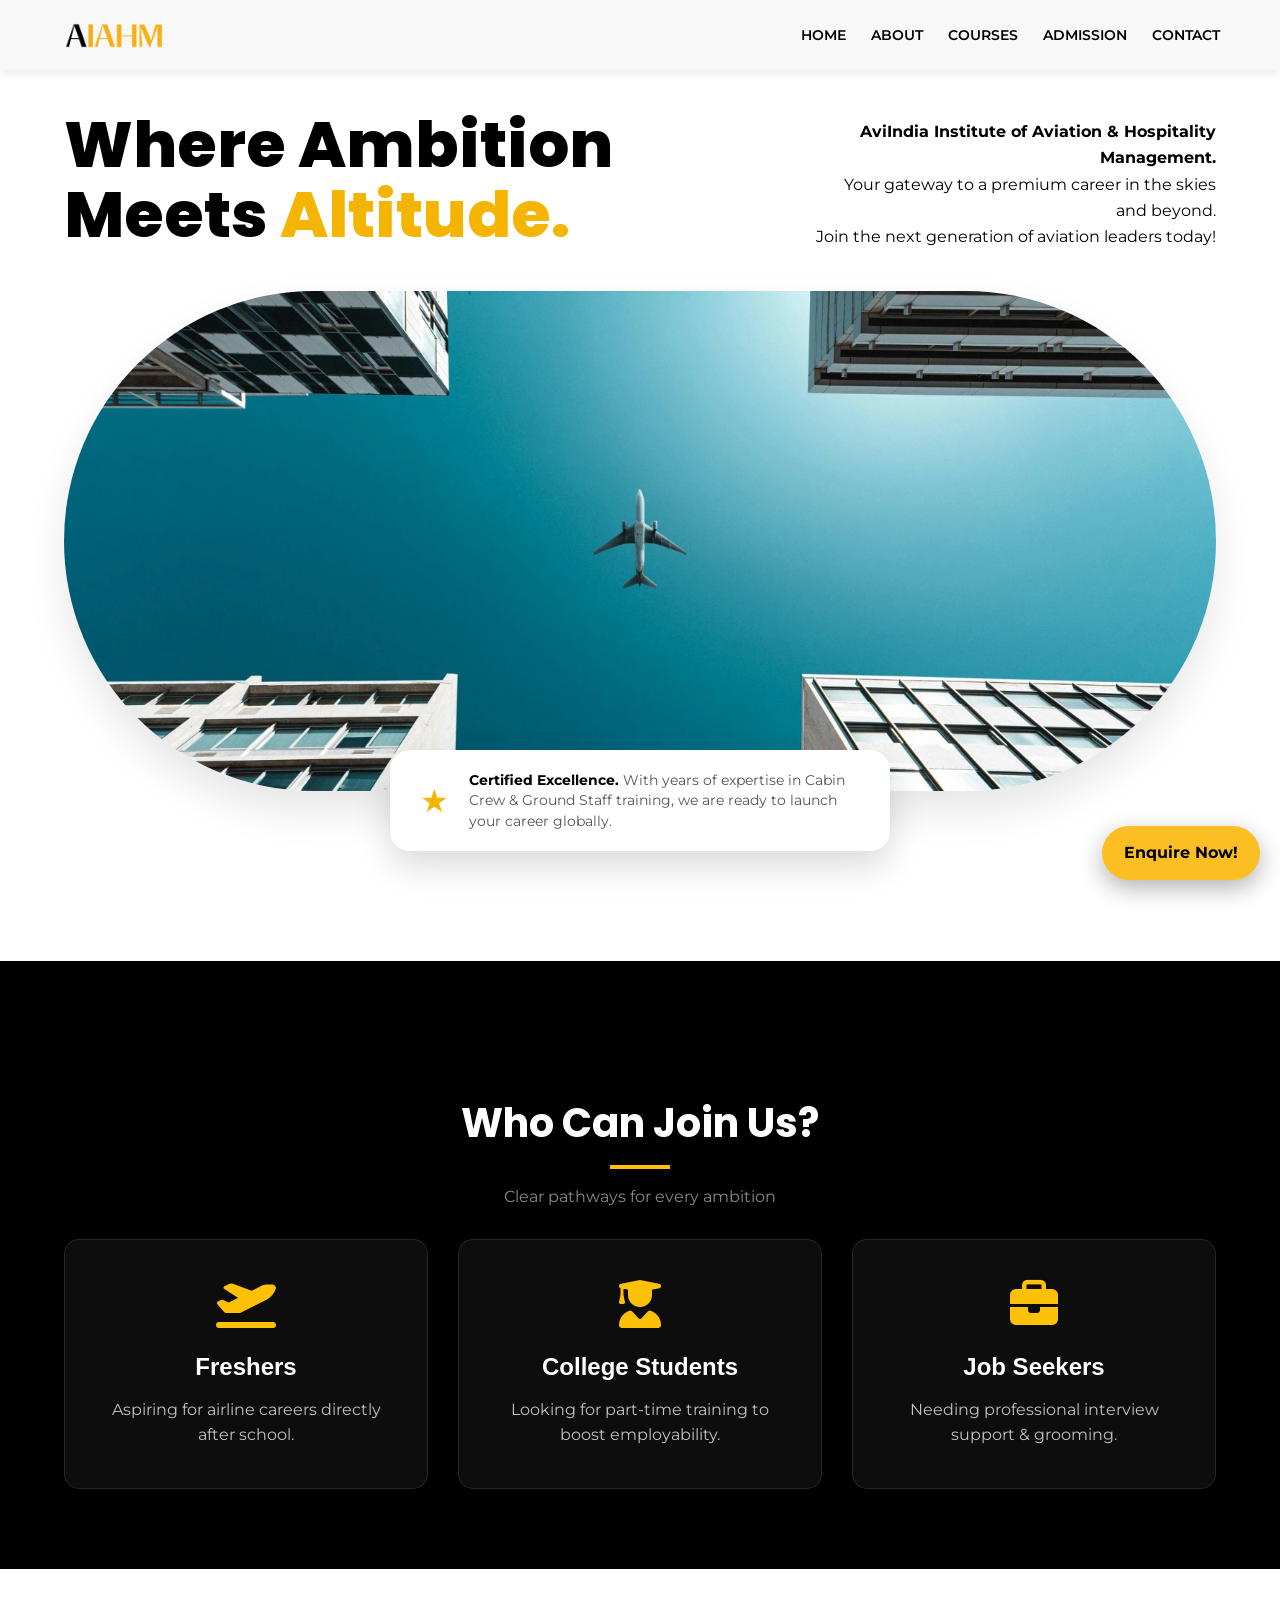
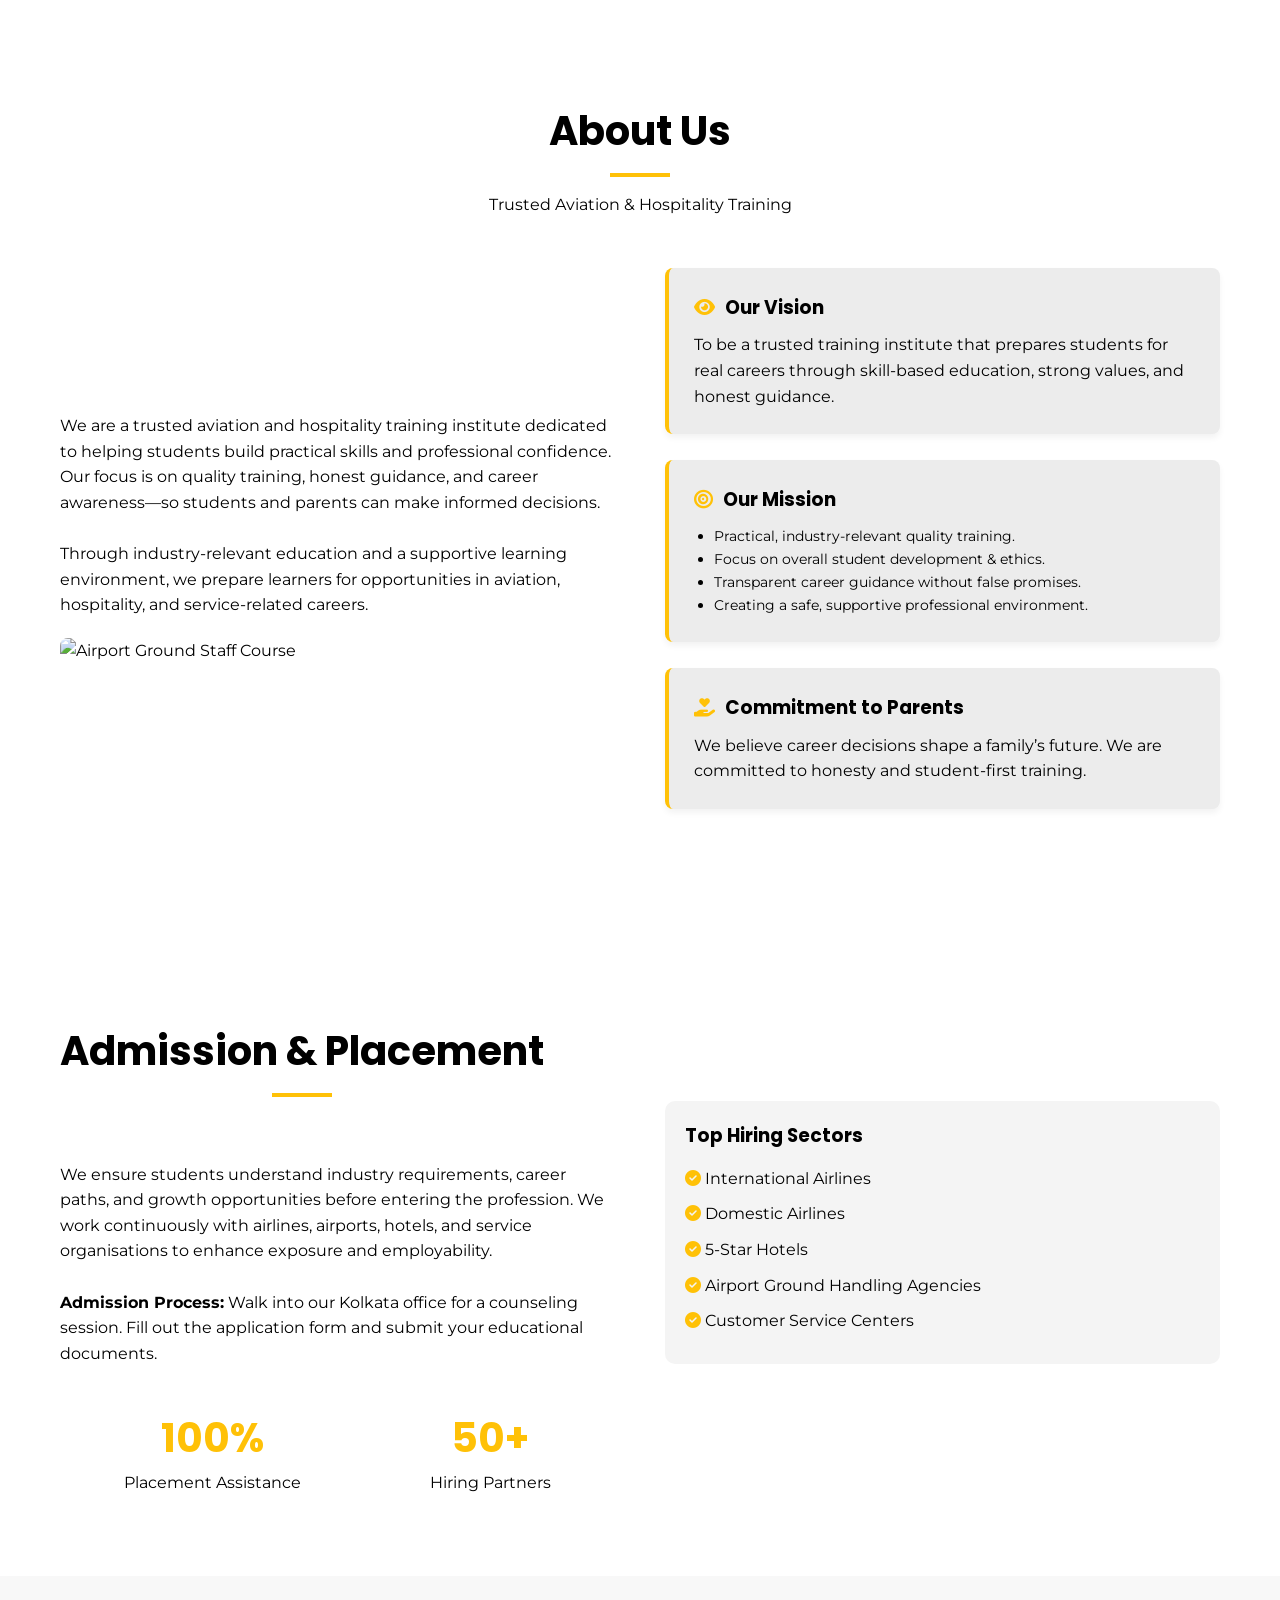
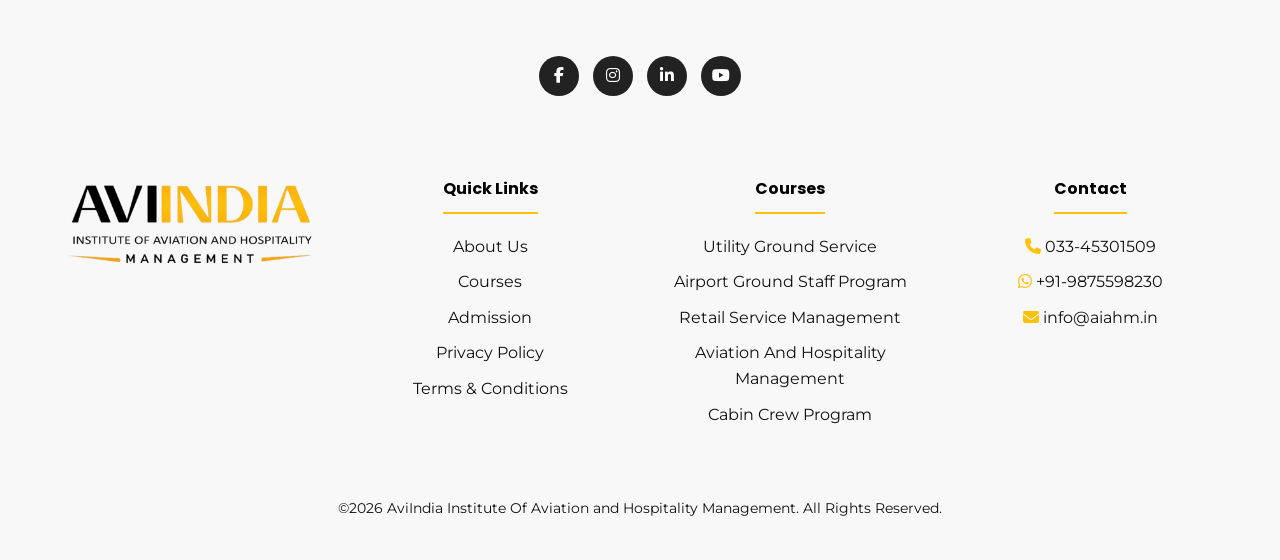
==== commit e0eef640: "Add files via upload" ====
--- a/index.html
+++ b/index.html
@@ -11,7 +11,7 @@
     <link
         href="https://fonts.googleapis.com/css2?family=Montserrat:wght@400;600;700;800&family=Open+Sans:wght@400;600&display=swap"
         rel="stylesheet">
-    <link rel="icon" href="/images/assets/ai.png">
+    <link rel="icon" href="/images/assets/AI.webp" type="image/webp">
     <link rel="stylesheet" href="https://cdnjs.cloudflare.com/ajax/libs/font-awesome/6.4.0/css/all.min.css">
     <link rel="stylesheet" href="/css/style.css">
     <link rel="stylesheet" href="/css/hero.css">
@@ -108,7 +108,7 @@
     <header>
         <div class="container navbar">
             <a href="https://www.aiahm.in" class="logo">
-                <img src="/images/assets/new logo.png" alt="AviIndia Logo" style="height: 25px;">
+                <img src="/images/assets/Logo.webp" alt="AviIndia Logo" style="height: 25px;">
             </a>
             <div class="hamburger" id="hamburger">
                 <i class="fas fa-bars"></i>
@@ -137,7 +137,7 @@
         </div>
 
         <div class="pill-container">
-            <img src="/images/assets/airplane.jpeg" alt="aviation training institute">
+            <img src="/images/assets/Airplane.webp" alt="aviation training institute">
         </div>
 
         <div class="floating-card">
@@ -279,7 +279,7 @@
             <div class="container ">
                 <div class="footer-grid">
                     <div class="footer-col">
-                        <img src="/images/assets/footer transparent logo.png" alt="AVIINDIA">
+                        <img src="/images/assets/Footer Logo.webp" alt="AVIINDIA">
                     </div>
 
                     <div class="footer-col">
@@ -289,7 +289,7 @@
                             <li><a href="http://www.aiahm.in/courses">Courses</a></li>
                             <li><a href="http://www.aiahm.in/admission">Admission</a></li>
                             <li><a href="http://www.aiahm.in/privacy-policy">Privacy Policy</a></li>
-                            <li><a href="http://www.aiahm.in/terms">Terms & Conditions</a></li>
+                            <li><a href="http://www.aiahm.in/terms-of-use">Terms & Conditions</a></li>
                         </ul>
                     </div>
                     <div class="footer-col">
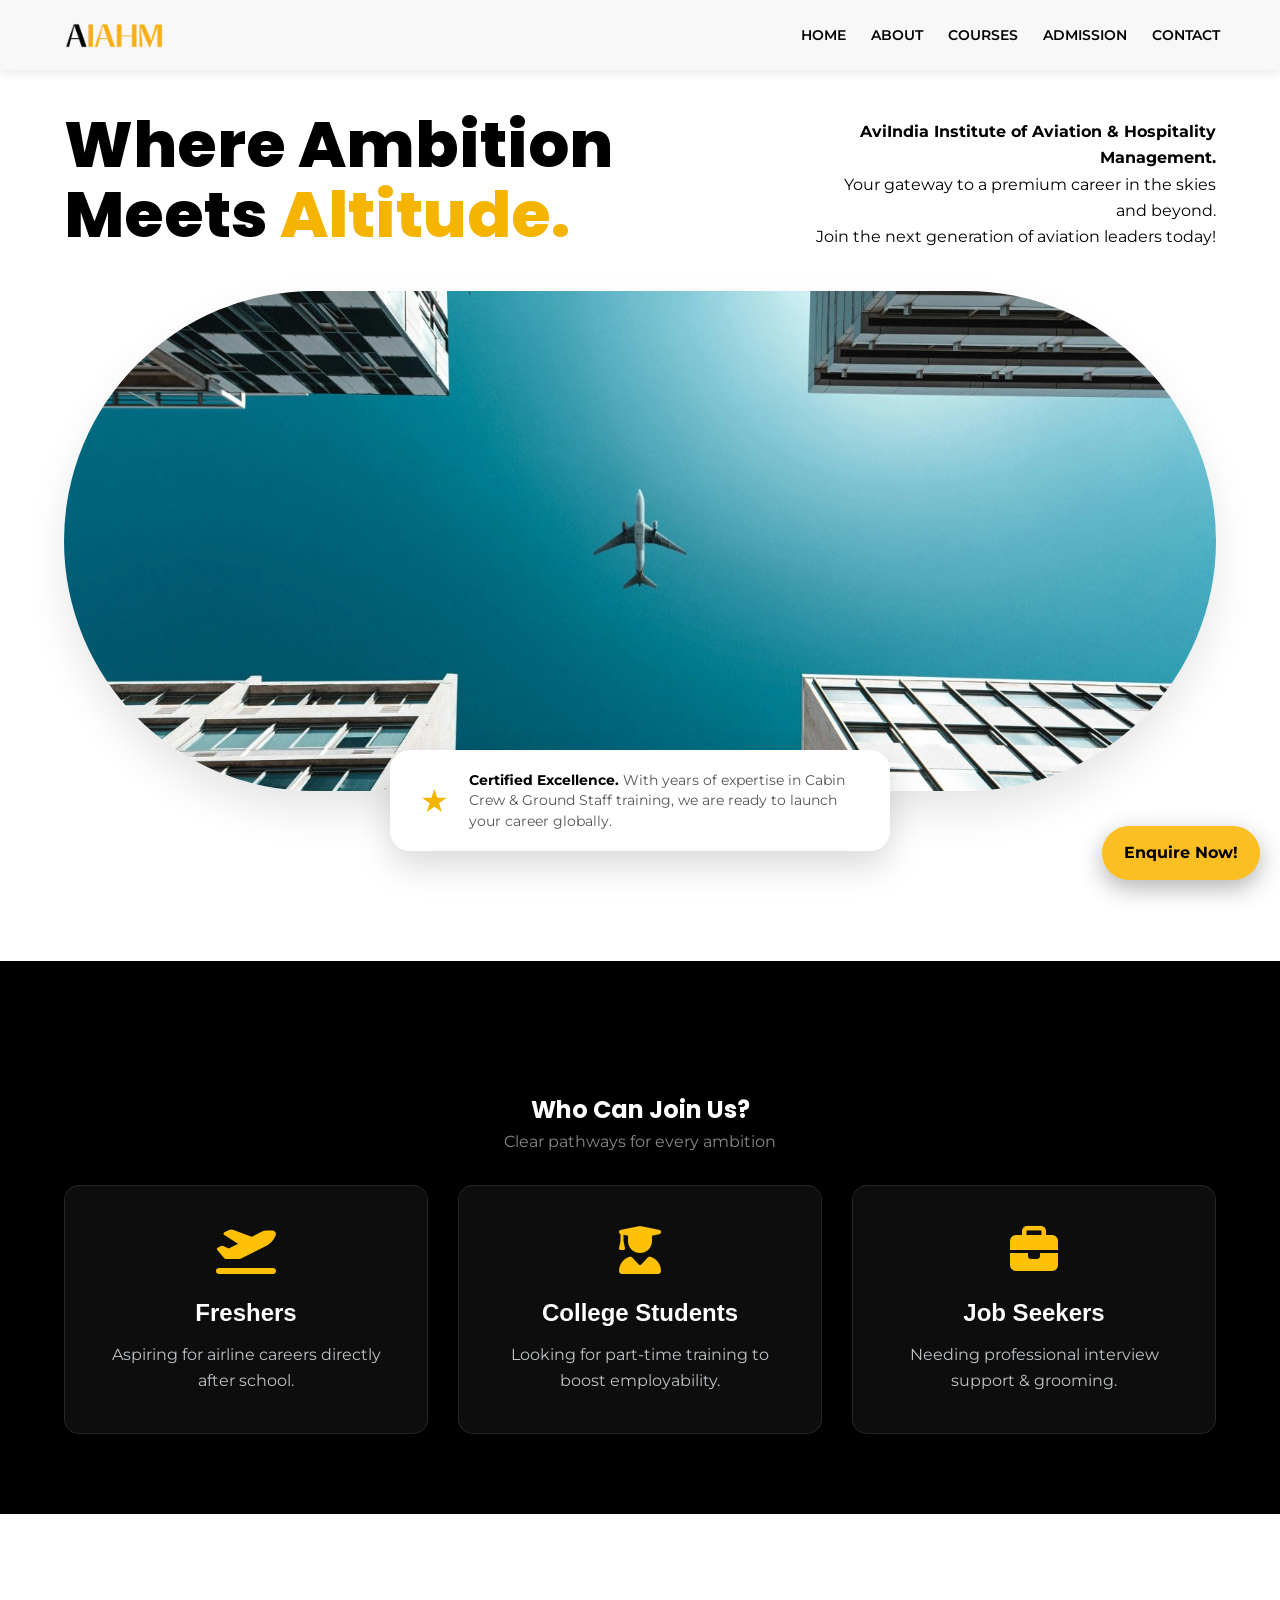
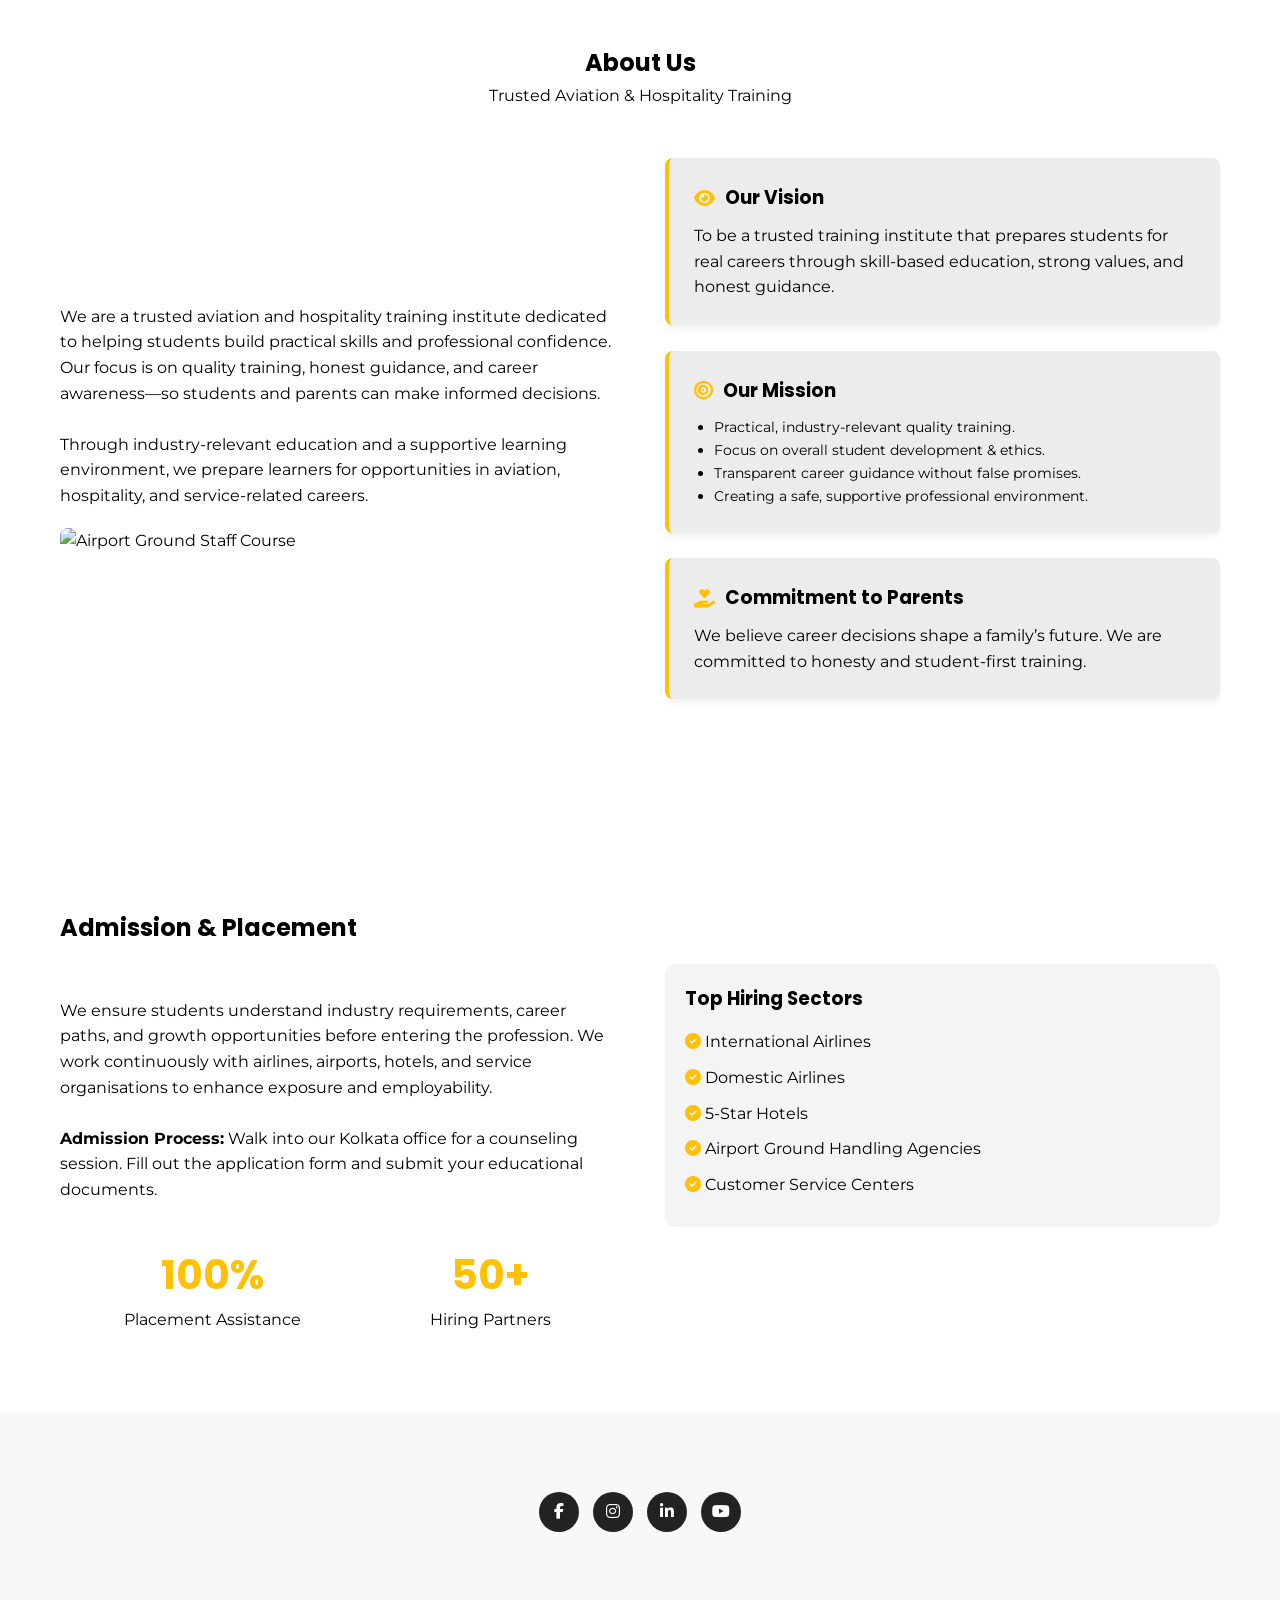
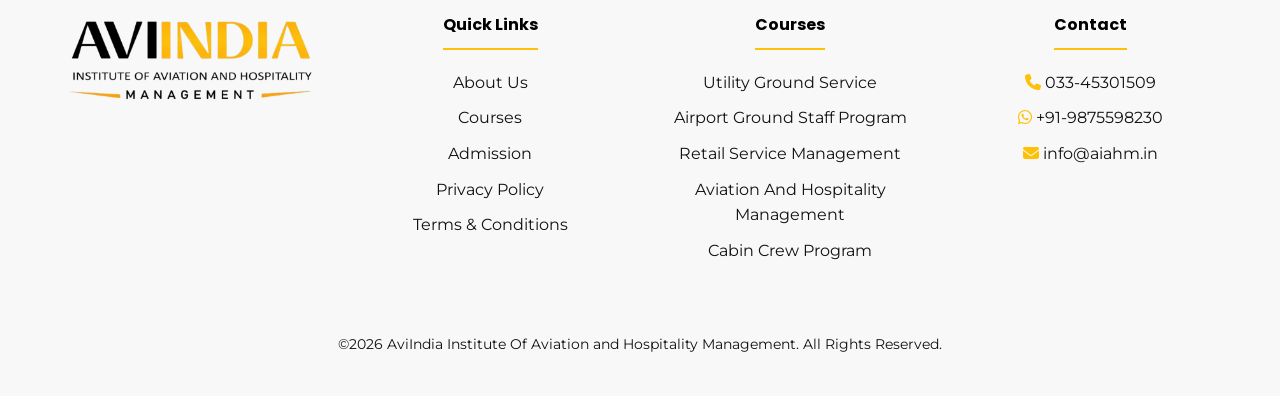
==== commit f394571c: "Add files via upload" ====
--- a/index.html
+++ b/index.html
@@ -6,7 +6,7 @@
     <meta name="viewport" content="width=device-width, initial-scale=1.0">
     <meta name="description"
         content="Join AIAHM for expert training in Cabin Crew, Airport Ground Staff, Retail and Aviation & Hospitality Management. Start your aviation career today.">
-    <title>AviIndia | Institute Of Aviation And Hospitality Management (AIAHM)</title>
+    <title>AIAHM - Institute Of Aviation And Hospitality Management (AIAHM)</title>
 
     <link
         href="https://fonts.googleapis.com/css2?family=Montserrat:wght@400;600;700;800&family=Open+Sans:wght@400;600&display=swap"
@@ -236,12 +236,12 @@
                         out the application form and submit your educational documents.</p>
 
                     <div class="stats-container">
-                        <div class="stat-item">
-                            <h3>100%</h3>
+                        <div>
+                            <div class="stat-item">100%</div>
                             <p>Placement Assistance</p>
                         </div>
-                        <div class="stat-item">
-                            <h3>50+</h3>
+                        <div>
+                            <div class="stat-item">50+</div>
                             <p>Hiring Partners</p>
                         </div>
                     </div>
--- a/css/style.css
+++ b/css/style.css
@@ -4,9 +4,11 @@
 :root {
   /* Brand Colors based on Logo */
   --primary-black: #000000;
-  --primary-gold: #ffc107; /* Adjusted to match the yellow/orange in logo */
+  --primary-gold: #ffc107;
+  /* Adjusted to match the yellow/orange in logo */
   --primary-gold-dark: #e0a800;
-  --secondary-blue: #1e3a8a; /* Deep Aviation Blue for accents */
+  --secondary-blue: #1e3a8a;
+  /* Deep Aviation Blue for accents */
   --text-dark: #1f2937;
   --text-light: #6b7280;
   --bg-light: #ECECEC;
@@ -141,6 +143,7 @@
     transform: scale(0.85);
     opacity: 0;
   }
+
   to {
     transform: scale(1);
     opacity: 1;
@@ -166,7 +169,8 @@
 
 .img-wrap {
   width: 100%;
-  max-width: 500px; /* change if needed */
+  max-width: 500px;
+  /* change if needed */
   aspect-ratio: 16 / 9;
   overflow: hidden;
   border-radius: 10px;
@@ -194,14 +198,14 @@
   margin: 50px auto;
 }
 
-.section-header h2 {
+.section-header h1 {
   font-size: 2.5rem;
   margin-bottom: 15px;
   position: relative;
   display: inline-block;
 }
 
-.section-header h2::after {
+.section-header h1::after {
   content: "";
   display: block;
   width: 60px;
@@ -219,11 +223,15 @@
   text-transform: uppercase;
   letter-spacing: 1px;
   cursor: pointer;
-  transition: all 0.4s ease; /* Smoothed out transition */
+  transition: all 0.4s ease;
+  /* Smoothed out transition */
   border: none;
-  position: relative; /* Essential for animations */
-  overflow: hidden; /* Keeps the animation inside the button */
-  z-index: 1; /* Ensures text sits on top of animation */
+  position: relative;
+  /* Essential for animations */
+  overflow: hidden;
+  /* Keeps the animation inside the button */
+  z-index: 1;
+  /* Ensures text sits on top of animation */
 }
 
 /* --- PRIMARY BUTTON (Solid Gold) --- 
@@ -238,31 +246,32 @@
   content: "";
   position: absolute;
   top: 0;
-  left: -100%; /* Start off-screen left */
+  left: -100%;
+  /* Start off-screen left */
   width: 100%;
   height: 100%;
-  background: linear-gradient(
-    120deg,
-    transparent,
-    rgba(255, 255, 255, 0.4),
-    transparent
-  );
+  background: linear-gradient(120deg,
+      transparent,
+      rgba(255, 255, 255, 0.4),
+      transparent);
   transition: all 0.6s;
   z-index: -1;
 }
 
 .btn-primary:hover {
   color: var(--white);
-  background-color: var(
-    --primary-gold-dark
-  ); /* Keeps your original darken effect */
-  transform: translateY(-3px); /* Slightly increased lift */
-  box-shadow: 0 5px 15px rgba(255, 255, 255, 0.15); /* Adds a subtle shadow drop */
+  background-color: var(--primary-gold-dark);
+  /* Keeps your original darken effect */
+  transform: translateY(-3px);
+  /* Slightly increased lift */
+  box-shadow: 0 5px 15px rgba(255, 255, 255, 0.15);
+  /* Adds a subtle shadow drop */
 }
 
 /* Trigger the shine movement */
 .btn-primary:hover::before {
-  left: 100%; /* Move off-screen right */
+  left: 100%;
+  /* Move off-screen right */
 }
 
 /* --- OUTLINE BUTTON --- 
@@ -279,15 +288,18 @@
   position: absolute;
   top: 0;
   left: 0;
-  width: 0%; /* Start with 0 width */
+  width: 0%;
+  /* Start with 0 width */
   height: 100%;
   background: var(--primary-gold);
-  z-index: -1; /* Put behind text */
+  z-index: -1;
+  /* Put behind text */
   transition: all 0.4s ease;
 }
 
 .btn-outline:hover {
-  color: var(--primary-black); /* Text changes to black */
+  color: var(--primary-black);
+  /* Text changes to black */
   /* Note: We don't set background-color here, the ::before element handles it */
 }
 
@@ -529,6 +541,7 @@
   color: var(--primary-gold);
   padding: 15px;
   text-align: center;
+  font-size: 16px;
 }
 
 .course-header i {
@@ -563,7 +576,8 @@
 .free-course {
   background: linear-gradient(135deg, #1a1a1a 0%, #333 100%);
   color: white;
-  grid-column: 1 / -1; /* Span full width */
+  grid-column: 1 / -1;
+  /* Span full width */
   text-align: center;
   padding: 30px;
   border-radius: 10px;
@@ -574,7 +588,8 @@
 .free-course:hover {
   background: linear-gradient(135deg, #1a1a1a 0%, #333 100%);
   color: white;
-  grid-column: 1 / -1; /* Span full width */
+  grid-column: 1 / -1;
+  /* Span full width */
   text-align: center;
   padding: 30px;
   border-radius: 10px;
@@ -635,7 +650,9 @@
   text-align: center;
 }
 
-.stat-item h3 {
+.stat-item {
+  font-family: "Poppins", sans-serif;
+  font-weight: 700;
   font-size: 2.5rem;
   color: var(--primary-gold);
 }
@@ -706,6 +723,7 @@
   color: var(--white);
 }
 
+#contact h1,
 #contact h2,
 #contact h3 {
   color: var(--white);
@@ -881,6 +899,7 @@
   padding: 70px 0 20px;
   text-align: center;
 }
+
 .footer-socials {
   margin: 10px;
 }
@@ -955,7 +974,7 @@
     padding: 0 20px;
   }
 
-  .section-header h2 {
+  .section-header h1 {
     font-size: 2.5rem;
     margin: 40px 0 15px;
     position: relative;
@@ -966,28 +985,28 @@
     display: block;
   }
 
-.nav-links {
-  position: absolute;
-  top: 70px;
-  left: 0;
-  width: 100%;
-  background: var(--white);
-  flex-direction: column;
-  padding: 20px;
-  box-shadow: 0 5px 10px rgba(0, 0, 0, 0.1);
-
-  /* animation setup */
-  transform: translateY(-15px);
-  opacity: 0;
-  pointer-events: none;
-  transition: all 0.35s ease;
-}
-
-.nav-links.active {
-  transform: translateY(0) scale(1);
-  opacity: 1;
-  pointer-events: auto;
-}
+  .nav-links {
+    position: absolute;
+    top: 70px;
+    left: 0;
+    width: 100%;
+    background: var(--white);
+    flex-direction: column;
+    padding: 20px;
+    box-shadow: 0 5px 10px rgba(0, 0, 0, 0.1);
+
+    /* animation setup */
+    transform: translateY(-15px);
+    opacity: 0;
+    pointer-events: none;
+    transition: all 0.35s ease;
+  }
+
+  .nav-links.active {
+    transform: translateY(0) scale(1);
+    opacity: 1;
+    pointer-events: auto;
+  }
 
   .hero-content h1 {
     font-size: 2.2rem;
@@ -1003,15 +1022,32 @@
     overflow-x: scroll;
   }
 
+  .my-table {
+    width: 100%;
+    table-layout: fixed;
+  }
+
+  .my-table td {
+    font-size: .8em;
+    padding: 8px;
+  }
+
+  .my-table th {
+    font-size: .9em;
+    padding: 8px;
+  }
+
   .section-padding {
     padding: 0;
   }
+
   .hero-content h1 {
     font-size: 3.2rem;
     margin: 15px;
     color: var(--white);
     line-height: 1.2;
   }
+
   .hero-content p {
     font-size: 0.9rem;
     margin: 30px auto;
@@ -1029,6 +1065,7 @@
     background: var(--primary-black);
     color: var(--white);
   }
+
   .join-grid {
     display: grid;
     grid-template-columns: repeat(auto-fit, minmax(280px, 1fr));
@@ -1043,6 +1080,7 @@
     padding: 30px 0 10px;
     text-align: center;
   }
+
   .footer-socials {
     margin: 0px;
   }
@@ -1062,7 +1100,7 @@
     display: inline-block;
   }
 
-   .footer-col img {
+  .footer-col img {
     max-height: 100px;
   }
 
@@ -1135,6 +1173,7 @@
     transform: scale(0.5);
     opacity: 0;
   }
+
   to {
     transform: scale(1);
     opacity: 1;
@@ -1145,11 +1184,12 @@
   0% {
     transform: scale(0.2);
   }
+
   60% {
     transform: scale(1.2);
   }
+
   100% {
     transform: scale(1);
   }
-}
-
+}
